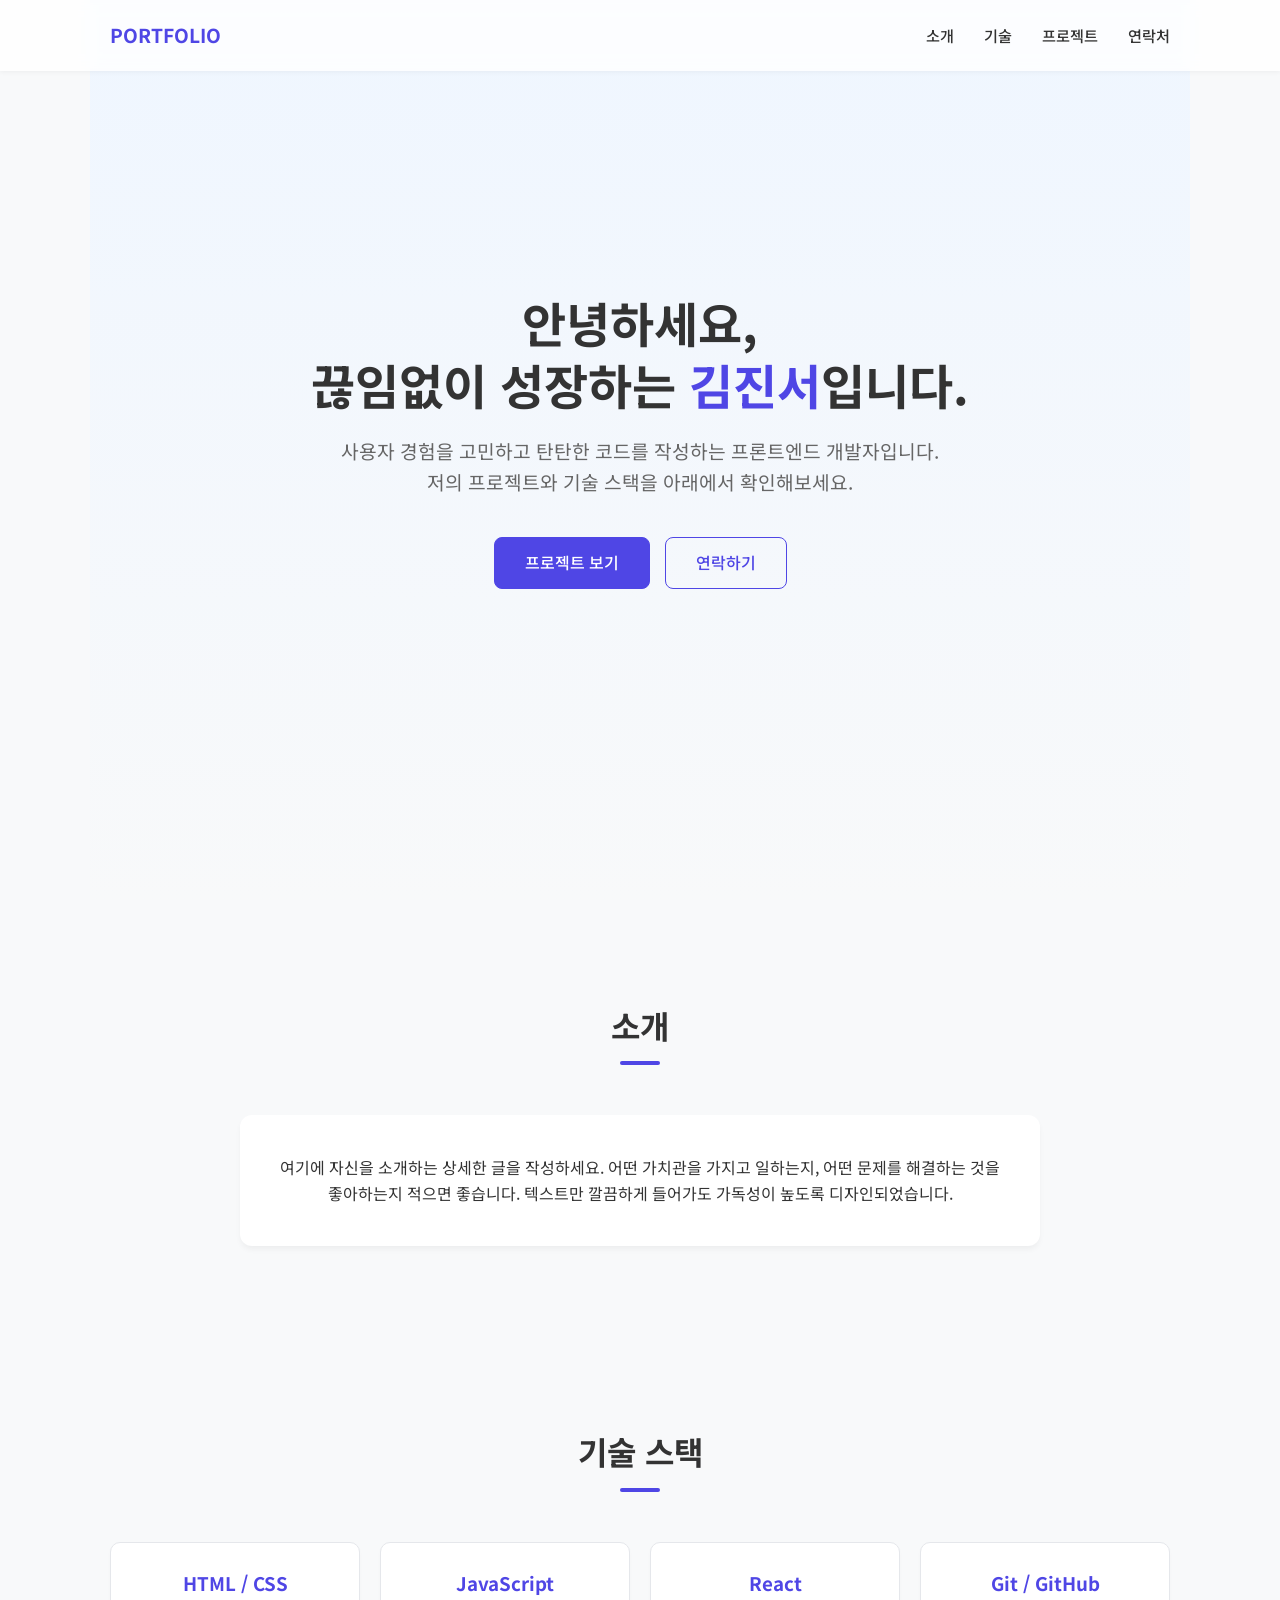
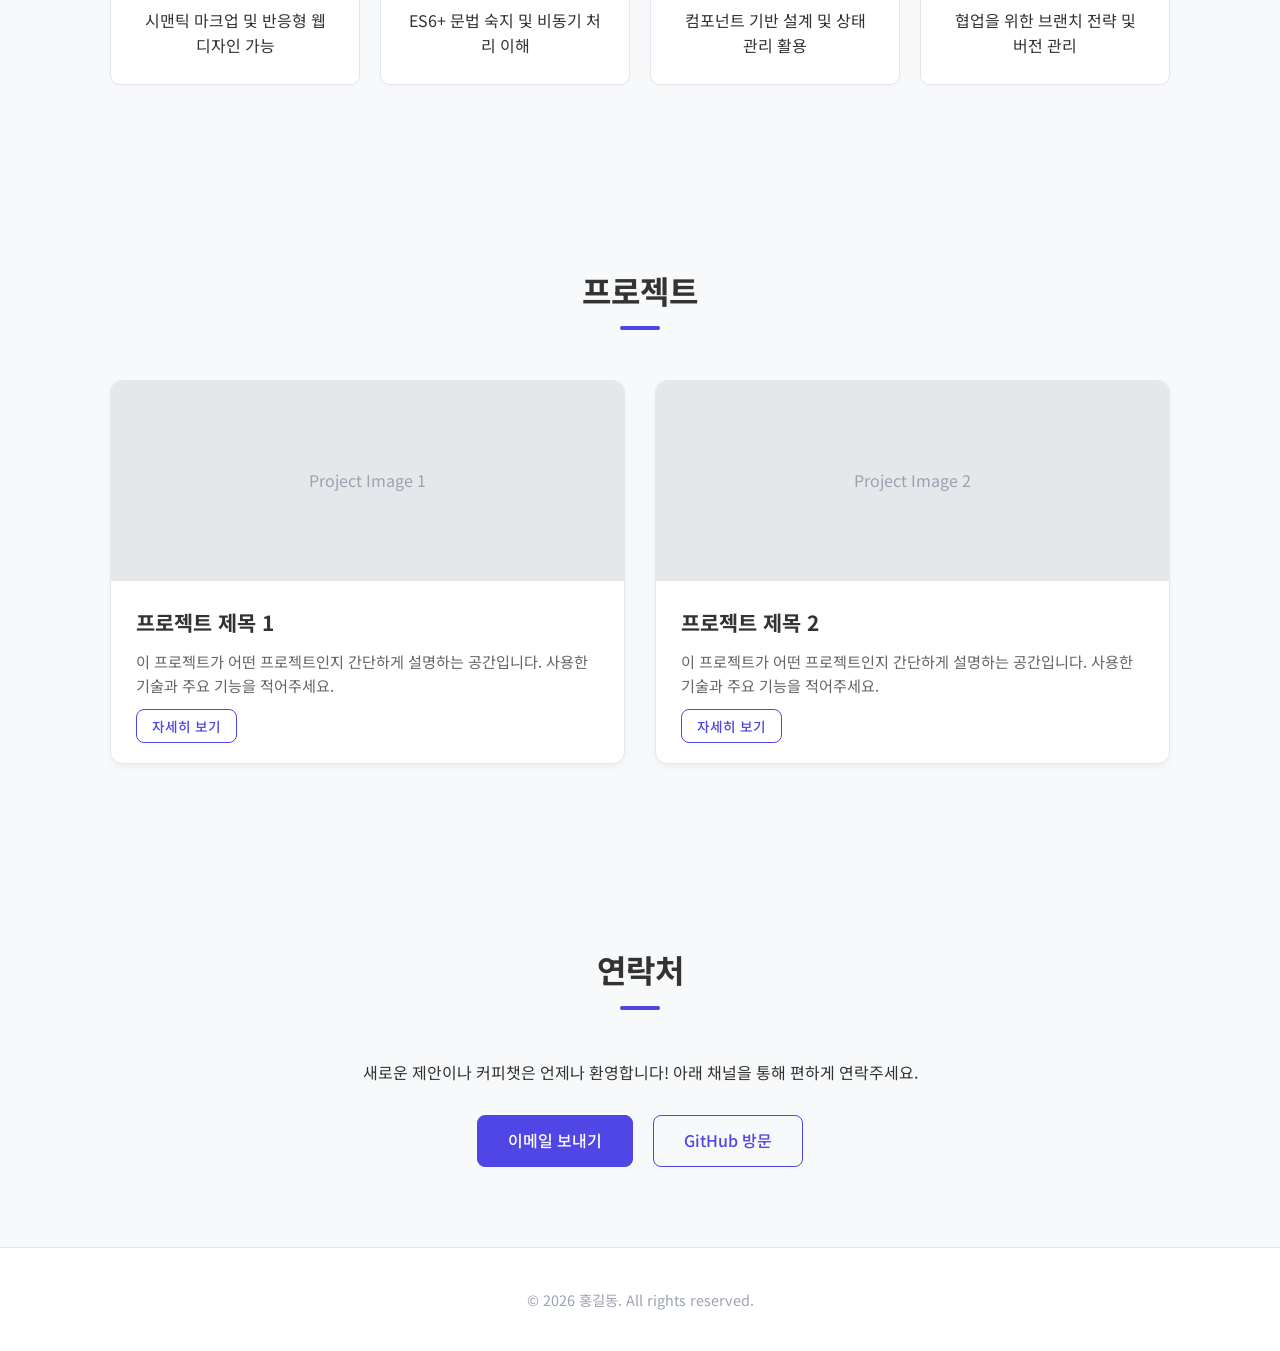
==== index.html @ 91eb12b2 "Add files via upload" ====
<!DOCTYPE html>
<html lang="ko">
<head>
    <meta charset="UTF-8">
    <meta name="viewport" content="width=device-width, initial-scale=1.0">
    <title>나의 포트폴리오</title>
    <link rel="stylesheet" href="https://fonts.googleapis.com/css2?family=Noto+Sans+KR:wght@300;400;500;700&display=swap">
    <style>
        /* 기본 스타일 리셋 */
        * {
            margin: 0;
            padding: 0;
            box-sizing: border-box;
            font-family: 'Noto Sans KR', sans-serif;
        }

        html {
            scroll-behavior: smooth; /* 부드러운 스크롤 이동 */
        }

        body {
            color: #333;
            background-color: #f8f9fa;
            line-height: 1.6;
        }

        a {
            text-decoration: none;
            color: inherit;
        }

        /* 내비게이션 바 */
        header {
            position: fixed;
            top: 0;
            left: 0;
            width: 100%;
            background-color: rgba(255, 255, 255, 0.8);
            backdrop-filter: blur(10px); /* 상단바 흐림 효과 */
            box-shadow: 0 1px 5px rgba(0,0,0,0.05);
            z-index: 1000;
        }

        .nav-container {
            max-width: 1100px;
            margin: 0 auto;
            display: flex;
            justify-content: space-between;
            align-items: center;
            padding: 20px;
        }

        .logo {
            font-size: 1.2rem;
            font-weight: 700;
            color: #4f46e5; /* 포인트 컬러 */
        }

        .nav-links {
            display: flex;
            list-style: none;
            gap: 30px;
        }

        .nav-links a {
            font-weight: 500;
            font-size: 0.95rem;
            transition: color 0.3s;
        }

        .nav-links a:hover {
            color: #4f46e5;
        }

        /* 공통 섹션 스타일 */
        section {
            padding: 100px 20px 80px 20px;
            max-width: 1100px;
            margin: 0 auto;
        }

        .section-title {
            text-align: center;
            font-size: 2rem;
            margin-bottom: 50px;
            position: relative;
        }

        .section-title::after {
            content: '';
            display: block;
            width: 40px;
            height: 4px;
            background-color: #4f46e5;
            margin: 10px auto 0 auto;
            border-radius: 2px;
        }

        /* 메인 / 히어로 섹션 */
        #hero {
            height: 100vh;
            display: flex;
            flex-direction: column;
            justify-content: center;
            align-items: center;
            text-align: center;
            padding-top: 60px;
            background: linear-gradient(to bottom, #eff6ff, #f8f9fa);
        }

        #hero h1 {
            font-size: 3rem;
            font-weight: 700;
            margin-bottom: 20px;
            line-height: 1.3;
        }

        #hero h1 span {
            color: #4f46e5;
        }

        #hero p {
            font-size: 1.2rem;
            color: #666;
            margin-bottom: 40px;
            max-width: 600px;
        }

        .cta-buttons {
            display: flex;
            gap: 15px;
        }

        .btn {
            padding: 12px 30px;
            border-radius: 8px;
            font-weight: 500;
            font-size: 1rem;
            transition: all 0.3s;
            cursor: pointer;
        }

        .btn-primary {
            background-color: #4f46e5;
            color: #fff;
            border: 1px solid #4f46e5;
        }

        .btn-primary:hover {
            background-color: #4338ca;
            transform: translateY(-2px);
        }

        .btn-secondary {
            background-color: transparent;
            color: #4f46e5;
            border: 1px solid #4f46e5;
        }

        .btn-secondary:hover {
            background-color: rgba(79, 70, 229, 0.05);
            transform: translateY(-2px);
        }

        /* 소개 섹션 */
        #about .about-content {
            background: #fff;
            padding: 40px;
            border-radius: 12px;
            box-shadow: 0 4px 6px -1px rgba(0,0,0,0.05);
            text-align: center;
            max-width: 800px;
            margin: 0 auto;
        }

        /* 기술 섹션 */
        .skills-grid {
            display: grid;
            grid-template-columns: repeat(auto-fit, minmax(200px, 1fr));
            gap: 20px;
        }

        .skill-card {
            background: #fff;
            padding: 25px;
            border-radius: 10px;
            text-align: center;
            box-shadow: 0 2px 4px rgba(0,0,0,0.02);
            border: 1px solid #e5e7eb;
        }

        .skill-card h3 {
            color: #4f46e5;
            margin-bottom: 10px;
        }

        /* 프로젝트 섹션 */
        .projects-grid {
            display: grid;
            grid-template-columns: repeat(auto-fit, minmax(300px, 1fr));
            gap: 30px;
        }

        .project-card {
            background: #fff;
            border-radius: 12px;
            overflow: hidden;
            box-shadow: 0 4px 6px -1px rgba(0,0,0,0.05);
            border: 1px solid #e5e7eb;
            transition: transform 0.3s;
        }

        .project-card:hover {
            transform: translateY(-5px);
        }

        .project-img {
            height: 200px;
            background-color: #e5e7eb;
            display: flex;
            align-items: center;
            justify-content: center;
            color: #9ca3af;
        }

        .project-info {
            padding: 25px;
        }

        .project-info h3 {
            margin-bottom: 10px;
            font-size: 1.3rem;
        }

        .project-info p {
            color: #666;
            font-size: 0.95rem;
            margin-bottom: 15px;
        }

        /* 연락처 섹션 */
        #contact .contact-container {
            text-align: center;
            max-width: 600px;
            margin: 0 auto;
        }

        .contact-links {
            display: flex;
            justify-content: center;
            gap: 20px;
            margin-top: 30px;
        }

        /* 푸터 */
        footer {
            text-align: center;
            padding: 40px 20px;
            font-size: 0.9rem;
            color: #9ca3af;
            border-top: 1px solid #e5e7eb;
            background-color: #fff;
        }

        /* 반응형 스타일 모바일 대응 */
        @media (max-width: 768px) {
            #hero h1 { font-size: 2.2rem; }
            .nav-links { gap: 15px; }
            .nav-container { flex-direction: column; gap: 10px; }
            section { padding-top: 80px; }
        }
    </style>
</head>
<body>

    <header>
        <nav class="nav-container">
            <div class="logo"><a href="#hero">PORTFOLIO</a></div>
            <ul class="nav-links">
                <li><a href="#about">소개</a></li>
                <li><a href="#skills">기술</a></li>
                <li><a href="#projects">프로젝트</a></li>
                <li><a href="#contact">연락처</a></li>
            </ul>
        </nav>
    </header>

    <section id="hero">
        <h1>안녕하세요, <br>끊임없이 성장하는 <span>김진서</span>입니다.</h1>
        <p>사용자 경험을 고민하고 탄탄한 코드를 작성하는 프론트엔드 개발자입니다. 저의 프로젝트와 기술 스택을 아래에서 확인해보세요.</p>
        <div class="cta-buttons">
            <a href="#projects" class="btn btn-primary">프로젝트 보기</a>
            <a href="#contact" class="btn btn-secondary">연락하기</a>
        </div>
    </section>

    <section id="about">
        <h2 class="section-title">소개</h2>
        <div class="about-content">
            <p>여기에 자신을 소개하는 상세한 글을 작성하세요. 어떤 가치관을 가지고 일하는지, 어떤 문제를 해결하는 것을 좋아하는지 적으면 좋습니다. 텍스트만 깔끔하게 들어가도 가독성이 높도록 디자인되었습니다.</p>
        </div>
    </section>

    <section id="skills">
        <h2 class="section-title">기술 스택</h2>
        <div class="skills-grid">
            <div class="skill-card">
                <h3>HTML / CSS</h3>
                <p>시맨틱 마크업 및 반응형 웹 디자인 가능</p>
            </div>
            <div class="skill-card">
                <h3>JavaScript</h3>
                <p>ES6+ 문법 숙지 및 비동기 처리 이해</p>
            </div>
            <div class="skill-card">
                <h3>React</h3>
                <p>컴포넌트 기반 설계 및 상태 관리 활용</p>
            </div>
            <div class="skill-card">
                <h3>Git / GitHub</h3>
                <p>협업을 위한 브랜치 전략 및 버전 관리</p>
            </div>
        </div>
    </section>

    <section id="projects">
        <h2 class="section-title">프로젝트</h2>
        <div class="projects-grid">
            <div class="project-card">
                <div class="project-img">Project Image 1</div>
                <div class="project-info">
                    <h3>프로젝트 제목 1</h3>
                    <p>이 프로젝트가 어떤 프로젝트인지 간단하게 설명하는 공간입니다. 사용한 기술과 주요 기능을 적어주세요.</p>
                    <a href="#" class="btn btn-secondary" style="padding: 6px 15px; font-size: 0.85rem;">자세히 보기</a>
                </div>
            </div>
            <div class="project-card">
                <div class="project-img">Project Image 2</div>
                <div class="project-info">
                    <h3>프로젝트 제목 2</h3>
                    <p>이 프로젝트가 어떤 프로젝트인지 간단하게 설명하는 공간입니다. 사용한 기술과 주요 기능을 적어주세요.</p>
                    <a href="#" class="btn btn-secondary" style="padding: 6px 15px; font-size: 0.85rem;">자세히 보기</a>
                </div>
            </div>
        </div>
    </section>

    <section id="contact">
        <h2 class="section-title">연락처</h2>
        <div class="contact-container">
            <p>새로운 제안이나 커피챗은 언제나 환영합니다! 아래 채널을 통해 편하게 연락주세요.</p>
            <div class="contact-links">
                <a href="mailto:your-email@gmail.com" class="btn btn-primary">이메일 보내기</a>
                <a href="https://github.com/your-username" target="_blank" class="btn btn-secondary">GitHub 방문</a>
            </div>
        </div>
    </section>

    <footer>
        <p>&copy; 2026 홍길동. All rights reserved.</p>
    </footer>

</body>
</html>
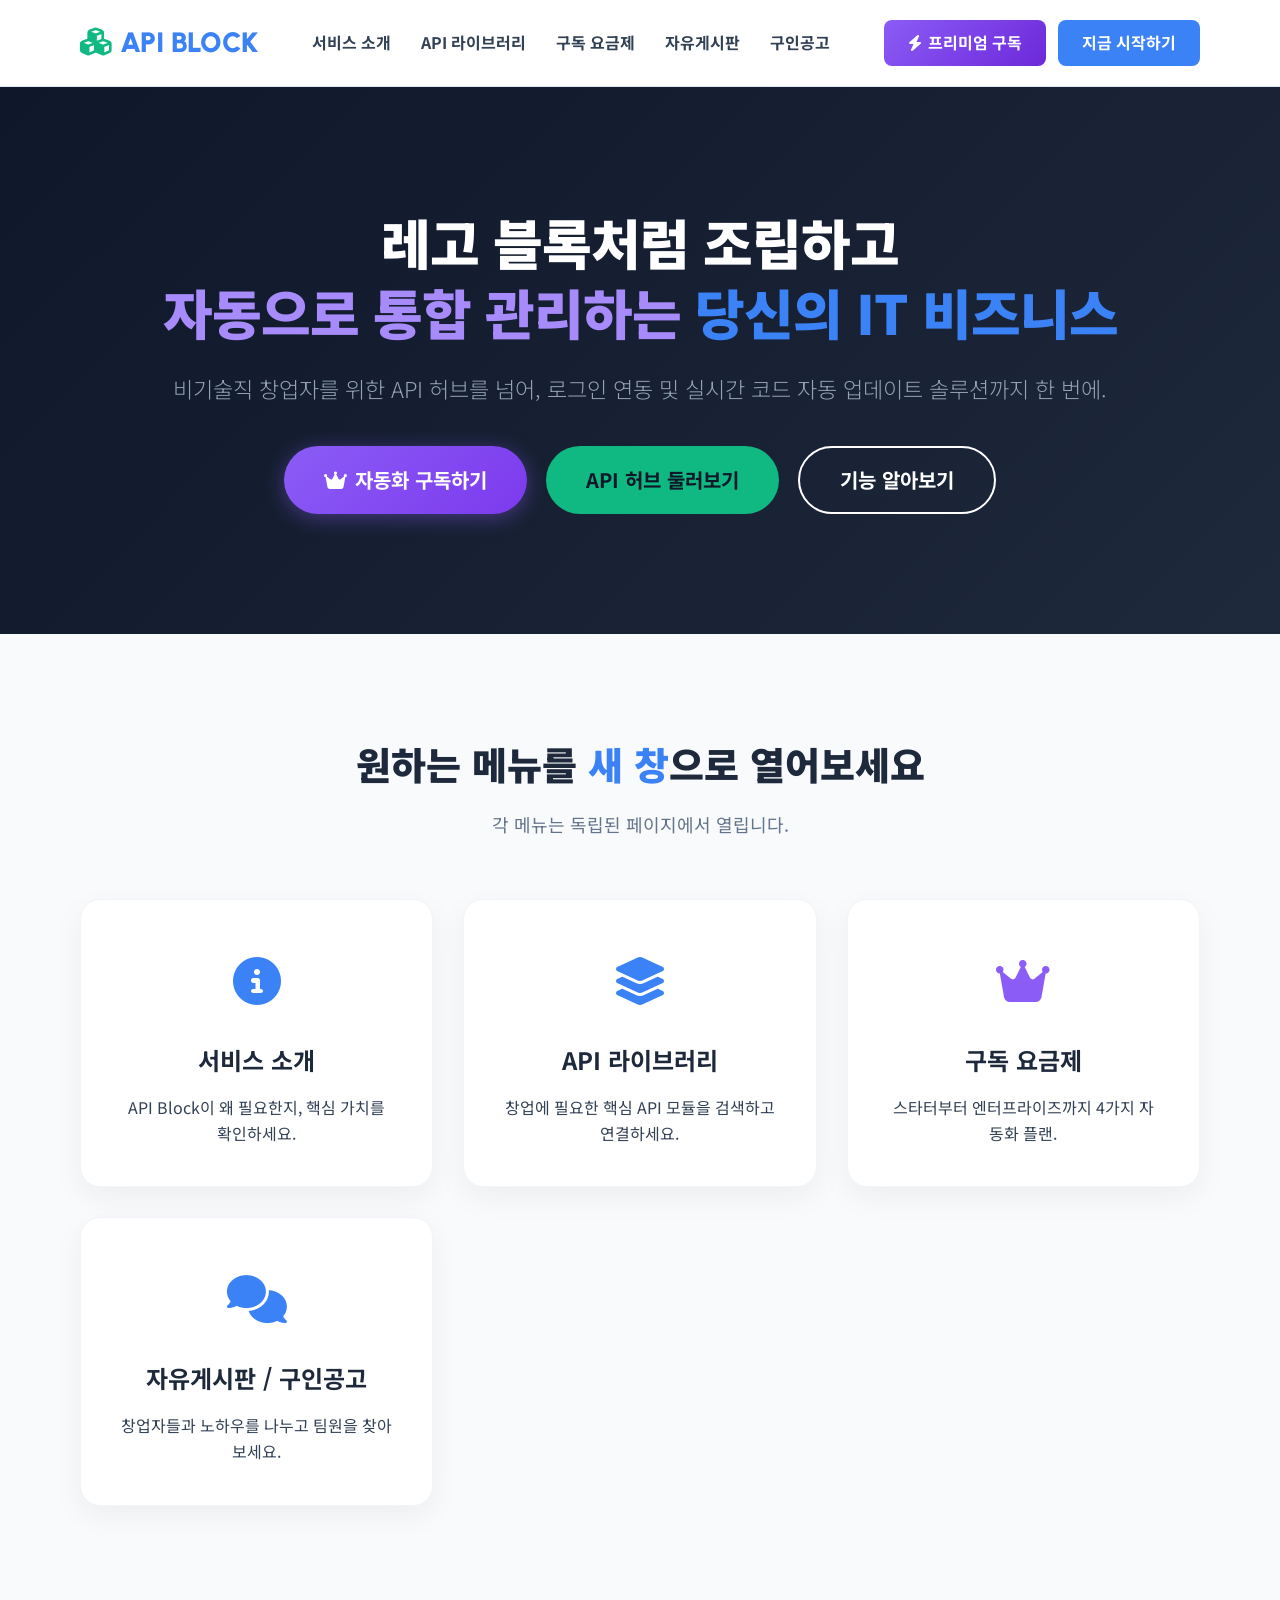
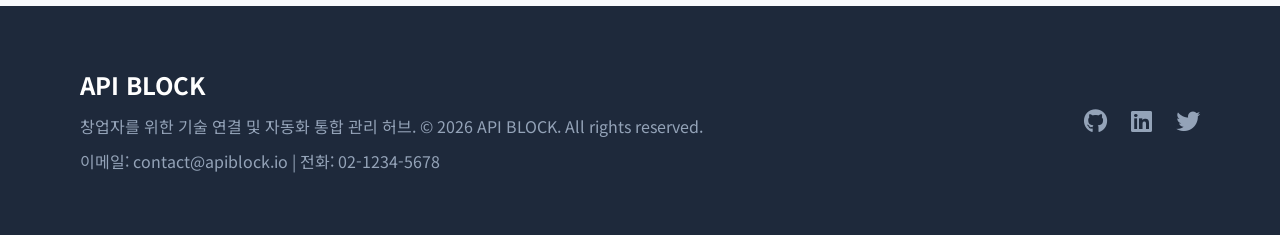
==== commit 301af404: "Add files via upload" ====
--- a/index.html
+++ b/index.html
@@ -1,364 +1,81 @@
-<!DOCTYPE html>
-<html lang="ko">
-<head>
-    <meta charset="UTF-8">
-    <meta name="viewport" content="width=device-width, initial-scale=1.0">
-    <title>나의 포트폴리오</title>
-    <link rel="stylesheet" href="https://fonts.googleapis.com/css2?family=Noto+Sans+KR:wght@300;400;500;700&display=swap">
-    <style>
-        /* 기본 스타일 리셋 */
-        * {
-            margin: 0;
-            padding: 0;
-            box-sizing: border-box;
-            font-family: 'Noto Sans KR', sans-serif;
-        }
-
-        html {
-            scroll-behavior: smooth; /* 부드러운 스크롤 이동 */
-        }
-
-        body {
-            color: #333;
-            background-color: #f8f9fa;
-            line-height: 1.6;
-        }
-
-        a {
-            text-decoration: none;
-            color: inherit;
-        }
-
-        /* 내비게이션 바 */
-        header {
-            position: fixed;
-            top: 0;
-            left: 0;
-            width: 100%;
-            background-color: rgba(255, 255, 255, 0.8);
-            backdrop-filter: blur(10px); /* 상단바 흐림 효과 */
-            box-shadow: 0 1px 5px rgba(0,0,0,0.05);
-            z-index: 1000;
-        }
-
-        .nav-container {
-            max-width: 1100px;
-            margin: 0 auto;
-            display: flex;
-            justify-content: space-between;
-            align-items: center;
-            padding: 20px;
-        }
-
-        .logo {
-            font-size: 1.2rem;
-            font-weight: 700;
-            color: #4f46e5; /* 포인트 컬러 */
-        }
-
-        .nav-links {
-            display: flex;
-            list-style: none;
-            gap: 30px;
-        }
-
-        .nav-links a {
-            font-weight: 500;
-            font-size: 0.95rem;
-            transition: color 0.3s;
-        }
-
-        .nav-links a:hover {
-            color: #4f46e5;
-        }
-
-        /* 공통 섹션 스타일 */
-        section {
-            padding: 100px 20px 80px 20px;
-            max-width: 1100px;
-            margin: 0 auto;
-        }
-
-        .section-title {
-            text-align: center;
-            font-size: 2rem;
-            margin-bottom: 50px;
-            position: relative;
-        }
-
-        .section-title::after {
-            content: '';
-            display: block;
-            width: 40px;
-            height: 4px;
-            background-color: #4f46e5;
-            margin: 10px auto 0 auto;
-            border-radius: 2px;
-        }
-
-        /* 메인 / 히어로 섹션 */
-        #hero {
-            height: 100vh;
-            display: flex;
-            flex-direction: column;
-            justify-content: center;
-            align-items: center;
-            text-align: center;
-            padding-top: 60px;
-            background: linear-gradient(to bottom, #eff6ff, #f8f9fa);
-        }
-
-        #hero h1 {
-            font-size: 3rem;
-            font-weight: 700;
-            margin-bottom: 20px;
-            line-height: 1.3;
-        }
-
-        #hero h1 span {
-            color: #4f46e5;
-        }
-
-        #hero p {
-            font-size: 1.2rem;
-            color: #666;
-            margin-bottom: 40px;
-            max-width: 600px;
-        }
-
-        .cta-buttons {
-            display: flex;
-            gap: 15px;
-        }
-
-        .btn {
-            padding: 12px 30px;
-            border-radius: 8px;
-            font-weight: 500;
-            font-size: 1rem;
-            transition: all 0.3s;
-            cursor: pointer;
-        }
-
-        .btn-primary {
-            background-color: #4f46e5;
-            color: #fff;
-            border: 1px solid #4f46e5;
-        }
-
-        .btn-primary:hover {
-            background-color: #4338ca;
-            transform: translateY(-2px);
-        }
-
-        .btn-secondary {
-            background-color: transparent;
-            color: #4f46e5;
-            border: 1px solid #4f46e5;
-        }
-
-        .btn-secondary:hover {
-            background-color: rgba(79, 70, 229, 0.05);
-            transform: translateY(-2px);
-        }
-
-        /* 소개 섹션 */
-        #about .about-content {
-            background: #fff;
-            padding: 40px;
-            border-radius: 12px;
-            box-shadow: 0 4px 6px -1px rgba(0,0,0,0.05);
-            text-align: center;
-            max-width: 800px;
-            margin: 0 auto;
-        }
-
-        /* 기술 섹션 */
-        .skills-grid {
-            display: grid;
-            grid-template-columns: repeat(auto-fit, minmax(200px, 1fr));
-            gap: 20px;
-        }
-
-        .skill-card {
-            background: #fff;
-            padding: 25px;
-            border-radius: 10px;
-            text-align: center;
-            box-shadow: 0 2px 4px rgba(0,0,0,0.02);
-            border: 1px solid #e5e7eb;
-        }
-
-        .skill-card h3 {
-            color: #4f46e5;
-            margin-bottom: 10px;
-        }
-
-        /* 프로젝트 섹션 */
-        .projects-grid {
-            display: grid;
-            grid-template-columns: repeat(auto-fit, minmax(300px, 1fr));
-            gap: 30px;
-        }
-
-        .project-card {
-            background: #fff;
-            border-radius: 12px;
-            overflow: hidden;
-            box-shadow: 0 4px 6px -1px rgba(0,0,0,0.05);
-            border: 1px solid #e5e7eb;
-            transition: transform 0.3s;
-        }
-
-        .project-card:hover {
-            transform: translateY(-5px);
-        }
-
-        .project-img {
-            height: 200px;
-            background-color: #e5e7eb;
-            display: flex;
-            align-items: center;
-            justify-content: center;
-            color: #9ca3af;
-        }
-
-        .project-info {
-            padding: 25px;
-        }
-
-        .project-info h3 {
-            margin-bottom: 10px;
-            font-size: 1.3rem;
-        }
-
-        .project-info p {
-            color: #666;
-            font-size: 0.95rem;
-            margin-bottom: 15px;
-        }
-
-        /* 연락처 섹션 */
-        #contact .contact-container {
-            text-align: center;
-            max-width: 600px;
-            margin: 0 auto;
-        }
-
-        .contact-links {
-            display: flex;
-            justify-content: center;
-            gap: 20px;
-            margin-top: 30px;
-        }
-
-        /* 푸터 */
-        footer {
-            text-align: center;
-            padding: 40px 20px;
-            font-size: 0.9rem;
-            color: #9ca3af;
-            border-top: 1px solid #e5e7eb;
-            background-color: #fff;
-        }
-
-        /* 반응형 스타일 모바일 대응 */
-        @media (max-width: 768px) {
-            #hero h1 { font-size: 2.2rem; }
-            .nav-links { gap: 15px; }
-            .nav-container { flex-direction: column; gap: 10px; }
-            section { padding-top: 80px; }
-        }
-    </style>
-</head>
-<body>
-
-    <header>
-        <nav class="nav-container">
-            <div class="logo"><a href="#hero">PORTFOLIO</a></div>
-            <ul class="nav-links">
-                <li><a href="#about">소개</a></li>
-                <li><a href="#skills">기술</a></li>
-                <li><a href="#projects">프로젝트</a></li>
-                <li><a href="#contact">연락처</a></li>
-            </ul>
-        </nav>
-    </header>
-
-    <section id="hero">
-        <h1>안녕하세요, <br>끊임없이 성장하는 <span>김진서</span>입니다.</h1>
-        <p>사용자 경험을 고민하고 탄탄한 코드를 작성하는 프론트엔드 개발자입니다. 저의 프로젝트와 기술 스택을 아래에서 확인해보세요.</p>
-        <div class="cta-buttons">
-            <a href="#projects" class="btn btn-primary">프로젝트 보기</a>
-            <a href="#contact" class="btn btn-secondary">연락하기</a>
-        </div>
-    </section>
-
-    <section id="about">
-        <h2 class="section-title">소개</h2>
-        <div class="about-content">
-            <p>여기에 자신을 소개하는 상세한 글을 작성하세요. 어떤 가치관을 가지고 일하는지, 어떤 문제를 해결하는 것을 좋아하는지 적으면 좋습니다. 텍스트만 깔끔하게 들어가도 가독성이 높도록 디자인되었습니다.</p>
-        </div>
-    </section>
-
-    <section id="skills">
-        <h2 class="section-title">기술 스택</h2>
-        <div class="skills-grid">
-            <div class="skill-card">
-                <h3>HTML / CSS</h3>
-                <p>시맨틱 마크업 및 반응형 웹 디자인 가능</p>
-            </div>
-            <div class="skill-card">
-                <h3>JavaScript</h3>
-                <p>ES6+ 문법 숙지 및 비동기 처리 이해</p>
-            </div>
-            <div class="skill-card">
-                <h3>React</h3>
-                <p>컴포넌트 기반 설계 및 상태 관리 활용</p>
-            </div>
-            <div class="skill-card">
-                <h3>Git / GitHub</h3>
-                <p>협업을 위한 브랜치 전략 및 버전 관리</p>
-            </div>
-        </div>
-    </section>
-
-    <section id="projects">
-        <h2 class="section-title">프로젝트</h2>
-        <div class="projects-grid">
-            <div class="project-card">
-                <div class="project-img">Project Image 1</div>
-                <div class="project-info">
-                    <h3>프로젝트 제목 1</h3>
-                    <p>이 프로젝트가 어떤 프로젝트인지 간단하게 설명하는 공간입니다. 사용한 기술과 주요 기능을 적어주세요.</p>
-                    <a href="#" class="btn btn-secondary" style="padding: 6px 15px; font-size: 0.85rem;">자세히 보기</a>
-                </div>
-            </div>
-            <div class="project-card">
-                <div class="project-img">Project Image 2</div>
-                <div class="project-info">
-                    <h3>프로젝트 제목 2</h3>
-                    <p>이 프로젝트가 어떤 프로젝트인지 간단하게 설명하는 공간입니다. 사용한 기술과 주요 기능을 적어주세요.</p>
-                    <a href="#" class="btn btn-secondary" style="padding: 6px 15px; font-size: 0.85rem;">자세히 보기</a>
-                </div>
-            </div>
-        </div>
-    </section>
-
-    <section id="contact">
-        <h2 class="section-title">연락처</h2>
-        <div class="contact-container">
-            <p>새로운 제안이나 커피챗은 언제나 환영합니다! 아래 채널을 통해 편하게 연락주세요.</p>
-            <div class="contact-links">
-                <a href="mailto:your-email@gmail.com" class="btn btn-primary">이메일 보내기</a>
-                <a href="https://github.com/your-username" target="_blank" class="btn btn-secondary">GitHub 방문</a>
-            </div>
-        </div>
-    </section>
-
-    <footer>
-        <p>&copy; 2026 홍길동. All rights reserved.</p>
-    </footer>
-
-</body>
-</html>+<!DOCTYPE html>
+<html lang="ko">
+<head>
+    <meta charset="UTF-8">
+    <meta name="viewport" content="width=device-width, initial-scale=1.0">
+    <title>API Block - 창업자를 위한 API 허브</title>
+    <link rel="preconnect" href="https://fonts.googleapis.com">
+    <link rel="preconnect" href="https://fonts.gstatic.com" crossorigin>
+    <link href="https://fonts.googleapis.com/css2?family=Noto+Sans+KR:wght@300;400;700;900&family=Urbanist:wght@700&display=swap" rel="stylesheet">
+    <link rel="stylesheet" href="https://cdnjs.cloudflare.com/ajax/libs/font-awesome/6.5.1/css/all.min.css">
+    <link rel="stylesheet" href="style.css">
+</head>
+<body>
+    <header>
+        <div class="logo"><a href="index.html"><i class="fa-solid fa-cubes"></i>API BLOCK</a></div>
+        <nav>
+            <ul>
+                <li><a href="features.html" target="_blank">서비스 소개</a></li>
+                <li><a href="api-library.html" target="_blank">API 라이브러리</a></li>
+                <li><a href="pricing.html" target="_blank">구독 요금제</a></li>
+                <li><a href="community.html" target="_blank">자유게시판</a></li>
+                <li><a href="community.html#jobs" target="_blank">구인공고</a></li>
+            </ul>
+        </nav>
+        <div class="header-btns">
+            <a href="pricing.html" target="_blank" class="header-btn premium-btn"><i class="fa-solid fa-bolt" style="margin-right: 6px;"></i>프리미엄 구독</a>
+            <a href="api-library.html" target="_blank" class="header-btn">지금 시작하기</a>
+        </div>
+    </header>
+    <main>
+<section class="hero">
+            <h1>레고 블록처럼 조립하고<br><span class="premium-span">자동으로 통합 관리하는</span> <span>당신의 IT 비즈니스</span></h1>
+            <p>비기술직 창업자를 위한 API 허브를 넘어, 로그인 연동 및 실시간 코드 자동 업데이트 솔루션까지 한 번에.</p>
+            <div class="hero-btns">
+                <a href="pricing.html" target="_blank" class="btn-premium"><i class="fa-solid fa-crown" style="margin-right: 8px;"></i>자동화 구독하기</a>
+                <a href="api-library.html" target="_blank" class="btn-main">API 허브 둘러보기</a>
+                <a href="features.html" target="_blank" class="btn-sub">기능 알아보기</a>
+            </div>
+        </section>
+        <section style="text-align:center;">
+            <h2 class="section-title">원하는 메뉴를 <span>새 창</span>으로 열어보세요</h2>
+            <p class="section-subtitle">각 메뉴는 독립된 페이지에서 열립니다.</p>
+            <div class="grid">
+                <a class="card feature-card" href="features.html" target="_blank">
+                    <div class="icon"><i class="fa-solid fa-circle-info"></i></div>
+                    <h3>서비스 소개</h3>
+                    <p>API Block이 왜 필요한지, 핵심 가치를 확인하세요.</p>
+                </a>
+                <a class="card feature-card" href="api-library.html" target="_blank">
+                    <div class="icon"><i class="fa-solid fa-layer-group"></i></div>
+                    <h3>API 라이브러리</h3>
+                    <p>창업에 필요한 핵심 API 모듈을 검색하고 연결하세요.</p>
+                </a>
+                <a class="card feature-card" href="pricing.html" target="_blank">
+                    <div class="icon"><i class="fa-solid fa-crown" style="color:var(--premium);"></i></div>
+                    <h3>구독 요금제</h3>
+                    <p>스타터부터 엔터프라이즈까지 4가지 자동화 플랜.</p>
+                </a>
+                <a class="card feature-card" href="community.html" target="_blank">
+                    <div class="icon"><i class="fa-solid fa-comments"></i></div>
+                    <h3>자유게시판 / 구인공고</h3>
+                    <p>창업자들과 노하우를 나누고 팀원을 찾아보세요.</p>
+                </a>
+            </div>
+        </section>
+    </main>
+<footer>
+        <div>
+            <div class="footer-logo">API BLOCK</div>
+            <p>창업자를 위한 기술 연결 및 자동화 통합 관리 허브. © 2026 API BLOCK. All rights reserved.</p>
+            <p style="margin-top: 10px;">이메일: contact@apiblock.io | 전화: 02-1234-5678</p>
+        </div>
+        <div class="social-icons">
+            <a href="#"><i class="fa-brands fa-github"></i></a>
+            <a href="#"><i class="fa-brands fa-linkedin"></i></a>
+            <a href="#"><i class="fa-brands fa-twitter"></i></a>
+        </div>
+    </footer>
+
+</body>
+</html>
--- a/style.css
+++ b/style.css
@@ -0,0 +1,197 @@
+/* CSS 초기화 및 기본 설정 */
+        * { box-sizing: border-box; margin: 0; padding: 0; }
+        body { 
+            font-family: 'Noto Sans KR', sans-serif; 
+            background-color: #f8fafc; 
+            color: #334155; 
+            line-height: 1.6; 
+        }
+        a { text-decoration: none; color: inherit; }
+        ul { list-style: none; }
+
+        /* 색상 변수 */
+        :root {
+            --primary: #3b82f6; /* 테크 블루 */
+            --secondary: #1e293b; /* 딥 네이비 */
+            --accent: #10b981; /* 에메랄드 그린 */
+            --premium: #8b5cf6; /* 프리미엄 퍼플 */
+        }
+
+        /* 1. 헤더 */
+        header { 
+            background: #ffffff; 
+            border-bottom: 1px solid #e2e8f0; 
+            padding: 20px 80px; 
+            display: flex; 
+            justify-content: space-between; 
+            align-items: center; 
+            position: sticky; 
+            top: 0; 
+            z-index: 1000; 
+        }
+        .logo { font-family: 'Urbanist', sans-serif; font-size: 28px; font-weight: 900; color: var(--primary); }
+        .logo i { color: var(--accent); margin-right: 8px; }
+        
+        nav ul { display: flex; gap: 30px; font-weight: 700; }
+        nav ul li a:hover { color: var(--primary); transition: 0.3s; }
+        
+        .header-btns { display: flex; gap: 12px; align-items: center; }
+        .header-btn { background: var(--primary); color: white; padding: 10px 24px; border-radius: 8px; font-weight: 700; transition: 0.3s; }
+        .header-btn:hover { background: #2563eb; }
+        .header-btn.premium-btn { background: linear-gradient(135deg, var(--premium), #6d28d9); }
+        .header-btn.premium-btn:hover { opacity: 0.9; }
+
+        /* 2. 히어로 섹션 */
+        .hero { 
+            background: linear-gradient(135deg, #0f172a 0%, #1e293b 100%); 
+            color: white; 
+            padding: 120px 80px; 
+            text-align: center; 
+        }
+        .hero h1 { font-size: 54px; margin-bottom: 24px; font-weight: 900; letter-spacing: -1px; line-height: 1.3; }
+        .hero h1 span { color: var(--primary); }
+        .hero h1 .premium-span { color: #a78bfa; }
+        .hero p { font-size: 22px; color: #94a3b8; margin-bottom: 40px; font-weight: 300; }
+        
+        .hero-btns .btn-main { background: var(--accent); color: #0f172a; padding: 18px 40px; border-radius: 50px; font-weight: 700; font-size: 20px; display: inline-block; margin-right: 15px; transition: 0.3s; }
+        .hero-btns .btn-main:hover { background: #059669; transform: translateY(-3px); }
+        .hero-btns .btn-premium { background: linear-gradient(135deg, var(--premium), #7c3aed); color: white; padding: 18px 40px; border-radius: 50px; font-weight: 700; font-size: 20px; display: inline-block; margin-right: 15px; transition: 0.3s; box-shadow: 0 4px 20px rgba(139, 92, 246, 0.4); }
+        .hero-btns .btn-premium:hover { transform: translateY(-3px); box-shadow: 0 6px 24px rgba(139, 92, 246, 0.6); }
+        .hero-btns .btn-sub { border: 2px solid white; color: white; padding: 16px 40px; border-radius: 50px; font-weight: 700; font-size: 20px; display: inline-block; transition: 0.3s; }
+        .hero-btns .btn-sub:hover { background: rgba(255,255,255,0.1); }
+
+        /* 3. 공통 섹션 */
+        section { padding: 100px 80px; max-width: 1400px; margin: 0 auto; }
+        .section-title { text-align: center; font-size: 38px; font-weight: 900; margin-bottom: 15px; color: var(--secondary); }
+        .section-title span { color: var(--primary); }
+        .section-subtitle { text-align: center; margin-bottom: 60px; color: #64748b; font-size: 18px; }
+
+        /* 4. 검색창 UI */
+        .search-wrapper { max-width: 600px; margin: 0 auto 40px auto; position: relative; }
+        .search-wrapper i { position: absolute; left: 20px; top: 50%; transform: translateY(-50%); color: #94a3b8; font-size: 18px; }
+        .search-input { width: 100%; padding: 16px 16px 16px 55px; border-radius: 50px; border: 2px solid #e2e8f0; font-size: 16px; outline: none; transition: 0.3s; font-family: inherit; }
+        .search-input:focus { border-color: var(--primary); box-shadow: 0 0 0 4px rgba(59, 130, 246, 0.1); }
+
+        /* 5. 카드 그리드 */
+        .grid { display: grid; grid-template-columns: repeat(3, 1fr); gap: 30px; }
+        .card { 
+            background: white; 
+            padding: 40px; 
+            border-radius: 20px; 
+            box-shadow: 0 10px 30px rgba(0,0,0,0.05); 
+            transition: transform 0.3s ease, box-shadow 0.3s ease; 
+            border: 1px solid #f1f5f9;
+        }
+        .card:hover { transform: translateY(-10px); box-shadow: 0 20px 40px rgba(0,0,0,0.1); }
+        
+        .feature-card { text-align: center; }
+        .feature-card .icon { font-size: 48px; color: var(--primary); margin-bottom: 24px; }
+        .feature-card h3 { font-size: 24px; margin-bottom: 16px; color: var(--secondary); }
+        
+        /* API 카드 고도화 */
+        .api-card { border-top: 5px solid var(--primary); display: flex; flex-direction: column; justify-content: space-between; position: relative; }
+        .api-card h3 { font-size: 22px; margin-bottom: 10px; display: flex; align-items: center; gap: 10px; }
+        .api-card p { color: #64748b; margin-bottom: 24px; font-size: 15px; }
+        .api-tag { position: absolute; top: 15px; right: 20px; background: #f1f5f9; color: #64748b; font-size: 12px; padding: 4px 10px; border-radius: 30px; font-weight: 700; }
+        .api-link-btn { background: #f1f5f9; color: var(--secondary); padding: 12px; text-align: center; border-radius: 8px; font-weight: 700; display: block; transition: 0.3s; font-size: 15px; }
+        .api-card:hover .api-link-btn { background: var(--primary); color: white; }
+
+        /* 6. 구독 요금제 & 프리미엄 기능 섹션 */
+        .premium-feature-showcase { background: #faf5ff; border: 1px solid #e9d5ff; border-radius: 24px; padding: 40px; margin-bottom: 50px; }
+        .premium-grid { display: grid; grid-template-columns: repeat(2, 1fr); gap: 30px; margin-top: 20px; }
+        .p-feature-box { background: white; padding: 30px; border-radius: 16px; border-left: 5px solid var(--premium); box-shadow: 0 4px 15px rgba(0,0,0,0.02); }
+        .p-feature-box h4 { font-size: 20px; color: #4c1d95; margin-bottom: 10px; display: flex; align-items: center; gap: 8px; }
+        .p-feature-box p { color: #64748b; font-size: 15px; }
+
+        /* 대시보드 모의 UI */
+        .mock-dashboard { background: #1e1e24; border-radius: 12px; padding: 20px; margin-top: 20px; font-family: monospace; color: #a78bfa; font-size: 14px; box-shadow: inset 0 2px 10px rgba(0,0,0,0.5); }
+        .mock-dashboard .line { margin-bottom: 6px; display: flex; justify-content: space-between; }
+        .mock-dashboard .success { color: #34d399; }
+        .mock-dashboard .keyword { color: #f43f5e; }
+
+        /* 요금제 카드 */
+        .pricing-grid { display: grid; grid-template-columns: repeat(4, 1fr); gap: 24px; max-width: 1300px; margin: 0 auto; align-items: stretch; }
+        .price-card { background: white; padding: 40px 28px; border-radius: 24px; border: 1px solid #e2e8f0; position: relative; display: flex; flex-direction: column; justify-content: space-between; transition: transform 0.3s ease, box-shadow 0.3s ease; }
+        .price-card:hover { transform: translateY(-8px); box-shadow: 0 20px 40px rgba(0,0,0,0.08); }
+        .price-card.popular { border: 3px solid var(--premium); box-shadow: 0 20px 40px rgba(139, 92, 246, 0.15); }
+        .price-badge { position: absolute; top: -15px; left: 50%; transform: translateX(-50%); white-space: nowrap; background: linear-gradient(135deg, var(--premium), #7c3aed); color: white; padding: 6px 16px; border-radius: 20px; font-weight: 700; font-size: 13px; box-shadow: 0 4px 12px rgba(139,92,246,0.4); }
+        .price-card .plan-tier { font-size: 13px; font-weight: 700; color: var(--primary); letter-spacing: 0.5px; margin-bottom: 6px; text-transform: uppercase; }
+        .price-card.popular .plan-tier { color: var(--premium); }
+        .price-card h3 { font-size: 22px; color: var(--secondary); margin-bottom: 10px; }
+        .price-card .cost { font-size: 34px; font-weight: 900; color: var(--secondary); margin-bottom: 20px; }
+        .price-card .cost span { font-size: 15px; color: #94a3b8; font-weight: 400; }
+        .price-features { margin-bottom: 32px; }
+        .price-features li { margin-bottom: 12px; color: #475569; display: flex; align-items: flex-start; gap: 9px; font-size: 14.5px; line-height: 1.45; }
+        .price-features li i { color: var(--accent); margin-top: 4px; flex-shrink: 0; }
+        .price-features li i.fa-xmark { color: #f43f5e; }
+        .price-card .btn-pay { display: block; text-align: center; padding: 15px; border-radius: 12px; font-weight: 700; font-size: 16px; transition: 0.3s; }
+        .price-card.standard .btn-pay { background: #f1f5f9; color: var(--secondary); }
+        .price-card.standard .btn-pay:hover { background: #e2e8f0; }
+        .price-card.popular .btn-pay { background: linear-gradient(135deg, var(--premium), #7c3aed); color: white; box-shadow: 0 4px 15px rgba(139, 92, 246, 0.3); }
+        .price-card.popular .btn-pay:hover { opacity: 0.9; }
+        .price-card .btn-pay.btn-outline { background: white; color: var(--primary); border: 2px solid var(--primary); }
+        .price-card .btn-pay.btn-outline:hover { background: var(--primary); color: white; }
+
+        @media (max-width: 1100px) {
+            .pricing-grid { grid-template-columns: repeat(2, 1fr); gap: 30px; max-width: 760px; }
+        }
+        @media (max-width: 600px) {
+            .pricing-grid { grid-template-columns: 1fr; max-width: 420px; }
+            section { padding: 60px 20px; }
+            header { padding: 16px 20px; }
+            nav { display: none; }
+        }
+
+        /* 글쓰기 모달 */
+        .modal-overlay { display: none; position: fixed; inset: 0; background: rgba(15,23,42,0.6); z-index: 2000; align-items: center; justify-content: center; padding: 20px; }
+        .modal-overlay.active { display: flex; }
+        .modal-box { background: white; width: 100%; max-width: 520px; border-radius: 20px; padding: 36px; box-shadow: 0 30px 60px rgba(0,0,0,0.3); }
+        .modal-box h3 { font-size: 24px; color: var(--secondary); margin-bottom: 24px; display: flex; align-items: center; gap: 10px; }
+        .modal-box h3 i { color: var(--primary); }
+        .form-group { margin-bottom: 18px; }
+        .form-group label { display: block; font-weight: 700; color: var(--secondary); margin-bottom: 8px; font-size: 14px; }
+        .form-group input, .form-group select, .form-group textarea { width: 100%; padding: 12px 14px; border: 2px solid #e2e8f0; border-radius: 10px; font-size: 15px; font-family: inherit; outline: none; transition: 0.2s; }
+        .form-group input:focus, .form-group select:focus, .form-group textarea:focus { border-color: var(--primary); box-shadow: 0 0 0 3px rgba(59,130,246,0.1); }
+        .form-group textarea { resize: vertical; min-height: 100px; }
+        .modal-actions { display: flex; gap: 12px; margin-top: 26px; }
+        .modal-actions button { flex: 1; padding: 14px; border-radius: 10px; font-weight: 700; font-size: 16px; cursor: pointer; border: none; font-family: inherit; transition: 0.2s; }
+        .modal-actions .btn-submit { background: var(--primary); color: white; }
+        .modal-actions .btn-submit:hover { background: #2563eb; }
+        .modal-actions .btn-cancel { background: #f1f5f9; color: var(--secondary); }
+        .modal-actions .btn-cancel:hover { background: #e2e8f0; }
+        tr.new-post td { animation: highlightRow 1.6s ease; }
+        @keyframes highlightRow { 0% { background: #dbeafe; } 100% { background: transparent; } }
+
+        /* 7. 자유게시판 */
+        .board-container { background: white; border-radius: 20px; padding: 40px; box-shadow: 0 10px 30px rgba(0,0,0,0.05); border: 1px solid #f1f5f9; }
+        .board-table { width: 100%; border-collapse: collapse; text-align: center; }
+        .board-table th { padding: 16px; border-bottom: 2px solid var(--primary); color: var(--secondary); font-weight: 700; background-color: #f8fafc; }
+        .board-table td { padding: 16px; border-bottom: 1px solid #e2e8f0; color: #475569; }
+        .board-table .title-cell { text-align: left; }
+        .board-table .title-cell a:hover { color: var(--primary); text-decoration: underline; }
+        .board-table tr:hover td { background: #f8fafc; transition: 0.2s; }
+        
+        .board-badge { padding: 4px 10px; border-radius: 4px; font-size: 13px; font-weight: bold; background: #e2e8f0; color: var(--secondary); }
+        .board-badge.notice { background: var(--accent); color: white; }
+        .board-badge.qna { background: var(--primary); color: white; }
+        .board-badge.premium { background: var(--premium); color: white; }
+        .board-badge.hire { background: var(--primary); color: white; }
+        .board-badge.seek { background: var(--accent); color: white; }
+
+        /* 자기소개 사이트 링크 버튼 */
+        .site-link { display: inline-flex; align-items: center; gap: 6px; padding: 6px 12px; border-radius: 20px; background: #eef2ff; color: var(--primary); font-size: 13px; font-weight: 700; transition: 0.2s; }
+        .site-link:hover { background: var(--primary); color: white; }
+        .site-link i { font-size: 12px; }
+        .site-none { color: #cbd5e1; font-size: 13px; }
+        .job-position { font-weight: 700; color: var(--secondary); }
+        .job-worktype { font-size: 13px; color: #64748b; }
+        
+        .board-footer { display: flex; justify-content: flex-end; margin-top: 20px; }
+        .write-btn { background: var(--secondary); color: white; padding: 12px 24px; border-radius: 8px; font-weight: 700; transition: 0.3s; }
+        .write-btn:hover { background: #0f172a; }
+
+        /* 8. 푸터 */
+        footer { background: var(--secondary); color: #94a3b8; padding: 60px 80px; display: flex; justify-content: space-between; align-items: center; }
+        footer .footer-logo { font-size: 24px; font-weight: 700; color: white; margin-bottom: 10px; }
+        .social-icons a { color: #94a3b8; font-size: 24px; margin-left: 20px; transition: 0.3s; }
+        .social-icons a:hover { color: white; }
